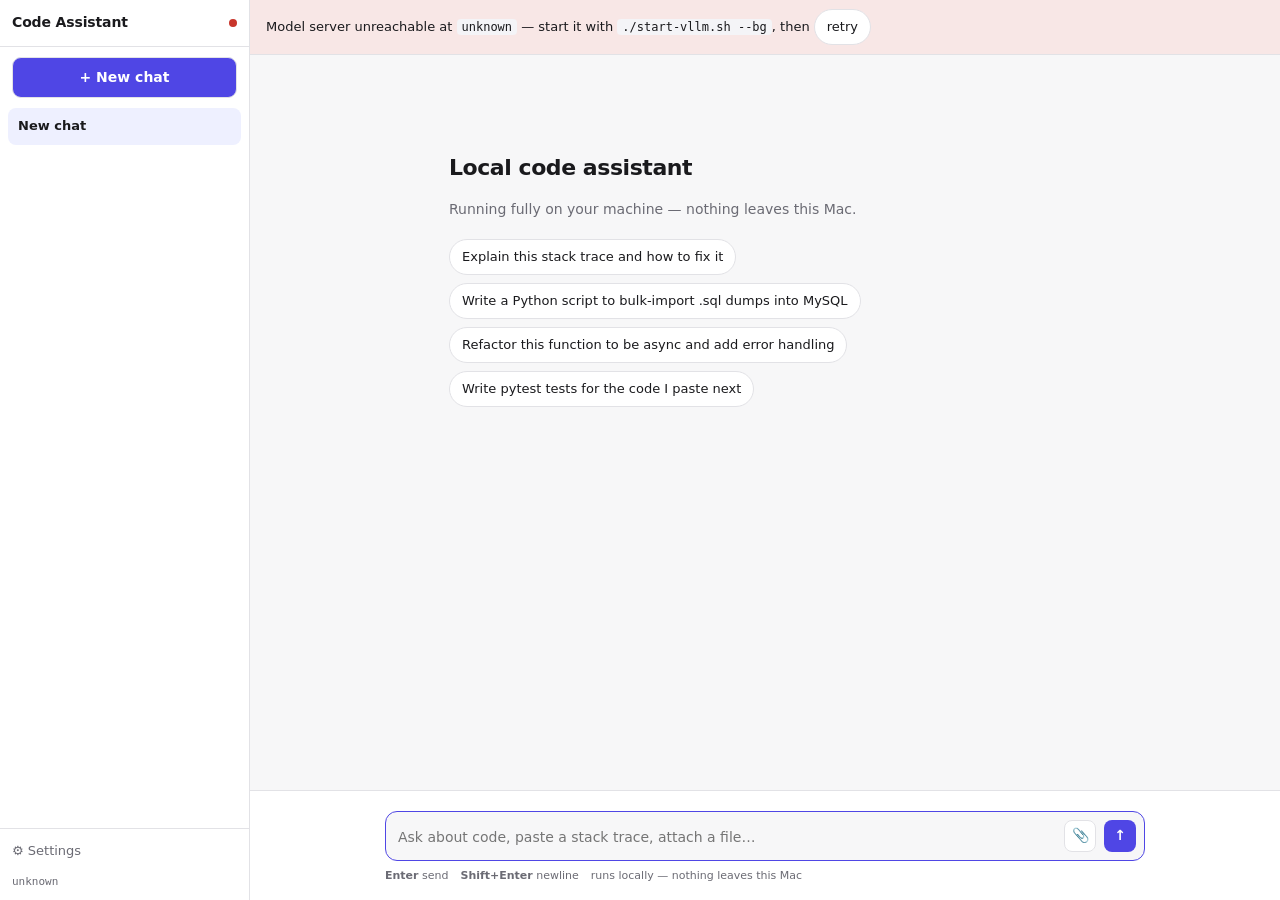
==== public/index.html @ 6d4b975a "Initial commit" ====
<!doctype html>
<html lang="en">
<head>
  <meta charset="utf-8">
  <meta name="viewport" content="width=device-width, initial-scale=1">
  <title>Local Code Assistant</title>
  <link rel="stylesheet" href="./styles.css">
</head>
<body>
  <div id="app">
    <aside id="sidebar">
      <div class="sidebar-head">
        <span class="brand">Code Assistant</span>
        <span id="status" class="dot" title="checking model server…"></span>
      </div>

      <button id="new-chat" class="new-chat">+ New chat</button>
      <div id="thread-list"></div>

      <div class="sidebar-foot">
        <details class="settings">
          <summary>Settings</summary>

          <div class="field">
            <label for="model">Model</label>
            <select id="model"></select>
          </div>

          <div class="field">
            <label for="temp">Temperature</label>
            <div class="row">
              <input id="temp" type="range" min="0" max="1.5" step="0.05">
              <span id="temp-val" class="val"></span>
            </div>
          </div>

          <div class="field">
            <label for="max-tokens">Max tokens</label>
            <input id="max-tokens" type="number" min="64" max="16384" step="64">
          </div>

          <div class="field">
            <label for="system">System prompt</label>
            <textarea id="system" spellcheck="false"></textarea>
          </div>
        </details>
        <div id="backend" class="backend"></div>
      </div>
    </aside>

    <main id="main">
      <div id="banner" hidden></div>
      <div id="messages"></div>

      <div id="composer">
        <div class="composer-inner">
          <div id="attachments" class="attachments"></div>
          <div class="input-wrap">
            <textarea id="prompt" rows="1" placeholder="Ask about code, paste a stack trace, attach a file…" spellcheck="false"></textarea>
            <button id="attach" class="icon-btn" title="Attach file as context">📎</button>
            <button id="send" class="icon-btn" title="Send (Enter)">↑</button>
          </div>
          <div class="hint">
            <span><strong>Enter</strong> send</span>
            <span><strong>Shift+Enter</strong> newline</span>
            <span>runs locally — nothing leaves this Mac</span>
          </div>
        </div>
      </div>
    </main>
  </div>

  <input id="file" type="file" multiple hidden
         accept=".txt,.md,.py,.js,.mjs,.ts,.tsx,.jsx,.json,.sql,.sh,.yml,.yaml,.html,.css,.xml,.go,.rs,.java,.c,.h,.cpp,.toml,.ini,.cfg,.log,.csv">
  <script type="module" src="./app.js"></script>
</body>
</html>
---- public/styles.css ----
:root {
  color-scheme: light dark;
  --bg: #f7f7f8;
  --panel: #ffffff;
  --panel-2: #f0f0f2;
  --border: #e2e2e6;
  --text: #1a1a1d;
  --muted: #6b6b74;
  --accent: #4f46e5;
  --accent-soft: #eef0ff;
  --user-bubble: #4f46e5;
  --user-text: #ffffff;
  --code-bg: #f4f4f7;
  --danger: #c8352b;
  --ok: #1a8a4a;
  --radius: 12px;
  --mono: ui-monospace, SFMono-Regular, "SF Mono", Menlo, Consolas, monospace;
  --sans: -apple-system, BlinkMacSystemFont, "Segoe UI", system-ui, sans-serif;
}

@media (prefers-color-scheme: dark) {
  :root {
    --bg: #17171a;
    --panel: #1f1f23;
    --panel-2: #26262b;
    --border: #33333a;
    --text: #e9e9ec;
    --muted: #9a9aa4;
    --accent: #8b85f5;
    --accent-soft: #26263a;
    --user-bubble: #3f3aa8;
    --user-text: #f2f2f7;
    --code-bg: #16161a;
    --danger: #f0776c;
    --ok: #57d68d;
  }
}

* { box-sizing: border-box; }

html, body { height: 100%; }

body {
  margin: 0;
  font: 14px/1.55 var(--sans);
  color: var(--text);
  background: var(--bg);
  overflow: hidden;
}

button { font: inherit; cursor: pointer; }

/* ---------- layout ---------- */

#app { display: grid; grid-template-columns: 250px 1fr; height: 100vh; }

#sidebar {
  display: flex;
  flex-direction: column;
  background: var(--panel);
  border-right: 1px solid var(--border);
  min-height: 0;
}

.sidebar-head {
  display: flex; align-items: center; gap: 8px;
  padding: 12px; border-bottom: 1px solid var(--border);
}

.brand { font-weight: 650; letter-spacing: -0.01em; flex: 1; }

.dot { width: 8px; height: 8px; border-radius: 50%; background: var(--muted); flex: none; }
.dot.online { background: var(--ok); box-shadow: 0 0 0 3px color-mix(in srgb, var(--ok) 20%, transparent); }
.dot.offline { background: var(--danger); }

.new-chat {
  margin: 10px 12px;
  padding: 9px 12px;
  border: 1px solid var(--border);
  border-radius: 9px;
  background: var(--accent);
  color: #fff;
  font-weight: 550;
}
.new-chat:hover { filter: brightness(1.08); }

#thread-list { flex: 1; overflow-y: auto; padding: 0 8px 8px; min-height: 0; }

.thread {
  display: flex; align-items: center; gap: 6px;
  padding: 8px 10px; margin-bottom: 2px;
  border-radius: 8px; color: var(--muted);
  font-size: 13px; cursor: pointer;
}
.thread:hover { background: var(--panel-2); color: var(--text); }
.thread.active { background: var(--accent-soft); color: var(--text); font-weight: 550; }
.thread .title { flex: 1; overflow: hidden; text-overflow: ellipsis; white-space: nowrap; }
.thread .del {
  border: 0; background: none; color: var(--muted); padding: 2px 4px;
  border-radius: 4px; opacity: 0; font-size: 15px; line-height: 1;
}
.thread:hover .del { opacity: 1; }
.thread .del:hover { background: var(--border); color: var(--danger); }

.sidebar-foot { border-top: 1px solid var(--border); padding: 10px 12px; }

details.settings summary {
  cursor: pointer; color: var(--muted); font-size: 13px;
  list-style: none; padding: 2px 0;
}
details.settings summary::-webkit-details-marker { display: none; }
details.settings summary::before { content: "⚙  "; }

.field { margin-top: 10px; }
.field label { display: block; font-size: 11px; text-transform: uppercase; letter-spacing: 0.04em; color: var(--muted); margin-bottom: 4px; }
.field input, .field select, .field textarea {
  width: 100%; padding: 6px 8px; font: inherit;
  color: var(--text); background: var(--bg);
  border: 1px solid var(--border); border-radius: 7px;
}
.field textarea { font: 12px/1.5 var(--mono); resize: vertical; min-height: 84px; }
.field .row { display: flex; align-items: center; gap: 8px; }
.field input[type="range"] { padding: 0; }
.field .val { font: 12px var(--mono); color: var(--muted); min-width: 34px; text-align: right; }

.backend { margin-top: 10px; font: 11px/1.5 var(--mono); color: var(--muted); word-break: break-all; }

/* ---------- chat ---------- */

#main { display: flex; flex-direction: column; min-width: 0; min-height: 0; }

#banner {
  padding: 9px 16px; font-size: 13px;
  background: color-mix(in srgb, var(--danger) 12%, var(--panel));
  border-bottom: 1px solid var(--border);
  color: var(--text);
}
#banner code { font: 12px var(--mono); background: var(--code-bg); padding: 1px 5px; border-radius: 4px; }

#messages { flex: 1; overflow-y: auto; padding: 24px 0 8px; min-height: 0; }

.empty { max-width: 680px; margin: 8vh auto; padding: 0 24px; color: var(--muted); }
.empty h1 { color: var(--text); font-size: 22px; margin: 0 0 6px; letter-spacing: -0.02em; }
.empty .chips { display: flex; flex-wrap: wrap; gap: 8px; margin-top: 18px; }
.chip {
  padding: 7px 12px; border: 1px solid var(--border); border-radius: 999px;
  background: var(--panel); color: var(--text); font-size: 13px;
}
.chip:hover { border-color: var(--accent); color: var(--accent); }

.msg { max-width: 760px; margin: 0 auto 22px; padding: 0 24px; display: flex; gap: 12px; }
.msg .who {
  flex: none; width: 26px; height: 26px; border-radius: 7px;
  display: grid; place-items: center; font-size: 11px; font-weight: 700;
  background: var(--panel-2); color: var(--muted); margin-top: 1px;
}
.msg.user .who { background: var(--user-bubble); color: var(--user-text); }
.msg .body { min-width: 0; flex: 1; }

.msg.user .body { background: var(--panel); border: 1px solid var(--border); border-radius: var(--radius); padding: 10px 14px; }
.msg.user .body p { margin: 0; white-space: pre-wrap; }

.body > :first-child { margin-top: 0; }
.body > :last-child { margin-bottom: 0; }
.body p { margin: 0 0 10px; }
.body h1, .body h2, .body h3 { margin: 18px 0 8px; line-height: 1.3; letter-spacing: -0.01em; }
.body h1 { font-size: 19px; } .body h2 { font-size: 17px; } .body h3 { font-size: 15px; }
.body ul, .body ol { margin: 0 0 10px; padding-left: 22px; }
.body li { margin-bottom: 3px; }
.body a { color: var(--accent); }
.body blockquote { margin: 0 0 10px; padding: 2px 0 2px 12px; border-left: 3px solid var(--border); color: var(--muted); }
.body hr { border: 0; border-top: 1px solid var(--border); margin: 16px 0; }
.body table { border-collapse: collapse; margin-bottom: 10px; display: block; overflow-x: auto; max-width: 100%; }
.body th, .body td { border: 1px solid var(--border); padding: 5px 9px; text-align: left; }
.body th { background: var(--panel-2); }

code.inline {
  font: 0.88em var(--mono);
  background: var(--code-bg); border: 1px solid var(--border);
  padding: 1px 5px; border-radius: 5px;
}

.codeblock { margin: 0 0 12px; border: 1px solid var(--border); border-radius: 10px; overflow: hidden; background: var(--code-bg); }
.codeblock .head {
  display: flex; align-items: center; gap: 8px;
  padding: 5px 10px; background: var(--panel-2); border-bottom: 1px solid var(--border);
  font: 11px var(--mono); color: var(--muted);
}
.codeblock .head .lang { flex: 1; text-transform: lowercase; }
.codeblock .head button {
  border: 1px solid var(--border); background: var(--panel);
  color: var(--muted); border-radius: 6px; padding: 2px 8px; font-size: 11px;
}
.codeblock .head button:hover { color: var(--text); border-color: var(--accent); }
.codeblock pre { margin: 0; padding: 12px; overflow-x: auto; }
.codeblock code { font: 12.5px/1.6 var(--mono); }

.tok-kw  { color: #a626a4; } .tok-str { color: #4b8b3b; }
.tok-com { color: #9b9ba4; font-style: italic; }
.tok-num { color: #b06000; } .tok-fn  { color: #3a6fd8; }
@media (prefers-color-scheme: dark) {
  .tok-kw  { color: #d67ad6; } .tok-str { color: #96d68a; }
  .tok-com { color: #6f6f7a; } .tok-num { color: #e0a253; } .tok-fn  { color: #7aa8f0; }
}

.meta { margin-top: 6px; font: 11px var(--mono); color: var(--muted); display: flex; gap: 10px; align-items: center; }
.meta button { border: 0; background: none; color: var(--muted); padding: 0; text-decoration: underline; font: inherit; }
.meta button:hover { color: var(--text); }
.error { color: var(--danger); }

.caret { display: inline-block; width: 7px; height: 14px; background: var(--accent); vertical-align: -2px; animation: blink 1s steps(2) infinite; }
@keyframes blink { 50% { opacity: 0; } }

/* ---------- composer ---------- */

#composer { border-top: 1px solid var(--border); background: var(--panel); padding: 12px 24px 16px; }
.composer-inner { max-width: 760px; margin: 0 auto; }
.input-wrap {
  display: flex; align-items: flex-end; gap: 8px;
  border: 1px solid var(--border); border-radius: var(--radius);
  background: var(--bg); padding: 8px 8px 8px 12px;
}
.input-wrap:focus-within { border-color: var(--accent); }
#prompt {
  flex: 1; border: 0; background: none; color: var(--text);
  font: 14px/1.5 var(--sans); resize: none; outline: none;
  max-height: 240px; padding: 4px 0;
}
.icon-btn {
  flex: none; border: 1px solid var(--border); background: var(--panel);
  color: var(--muted); width: 32px; height: 32px; border-radius: 8px;
  display: grid; place-items: center; font-size: 14px;
}
.icon-btn:hover { color: var(--text); border-color: var(--accent); }
#send { background: var(--accent); color: #fff; border-color: transparent; font-weight: 700; }
#send:hover { filter: brightness(1.1); }
#send.stop { background: var(--danger); }
.hint { margin-top: 6px; font-size: 11px; color: var(--muted); display: flex; gap: 12px; }
.attachments { display: flex; flex-wrap: wrap; gap: 6px; margin-bottom: 8px; }
.attachment {
  display: flex; align-items: center; gap: 6px;
  font: 11px var(--mono); background: var(--accent-soft);
  border: 1px solid var(--border); border-radius: 999px; padding: 3px 6px 3px 10px;
}
.attachment button { border: 0; background: none; color: var(--muted); padding: 0 3px; }

@media (max-width: 760px) {
  #app { grid-template-columns: 1fr; }
  #sidebar { display: none; }
  .msg, .composer-inner { padding-left: 14px; padding-right: 14px; }
}
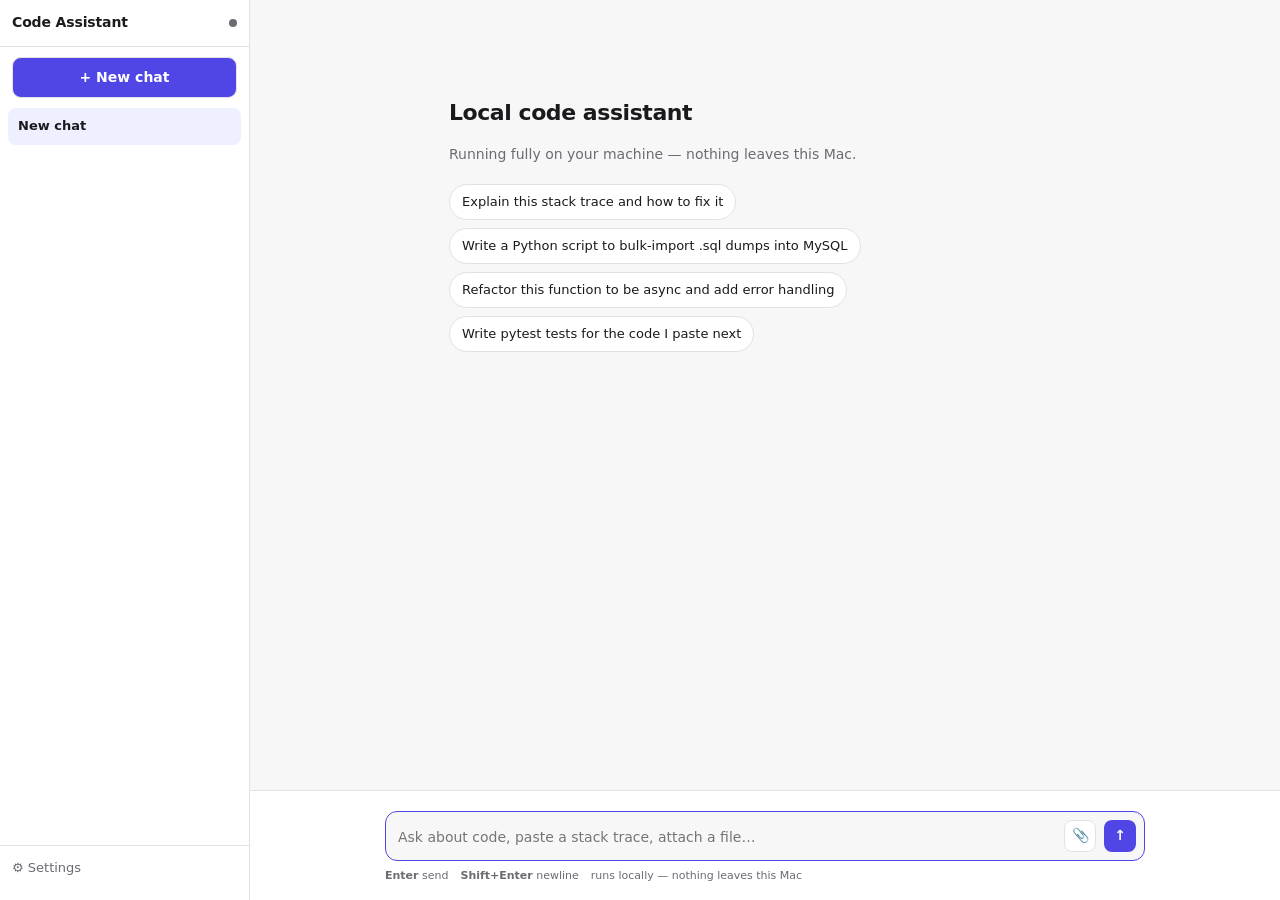
==== commit a236e6a7: "Add selectable AI providers" ====
--- a/public/index.html
+++ b/public/index.html
@@ -20,6 +20,11 @@
       <div class="sidebar-foot">
         <details class="settings">
           <summary>Settings</summary>
+
+          <div class="field">
+            <label for="provider">Provider</label>
+            <select id="provider"></select>
+          </div>
 
           <div class="field">
             <label for="model">Model</label>
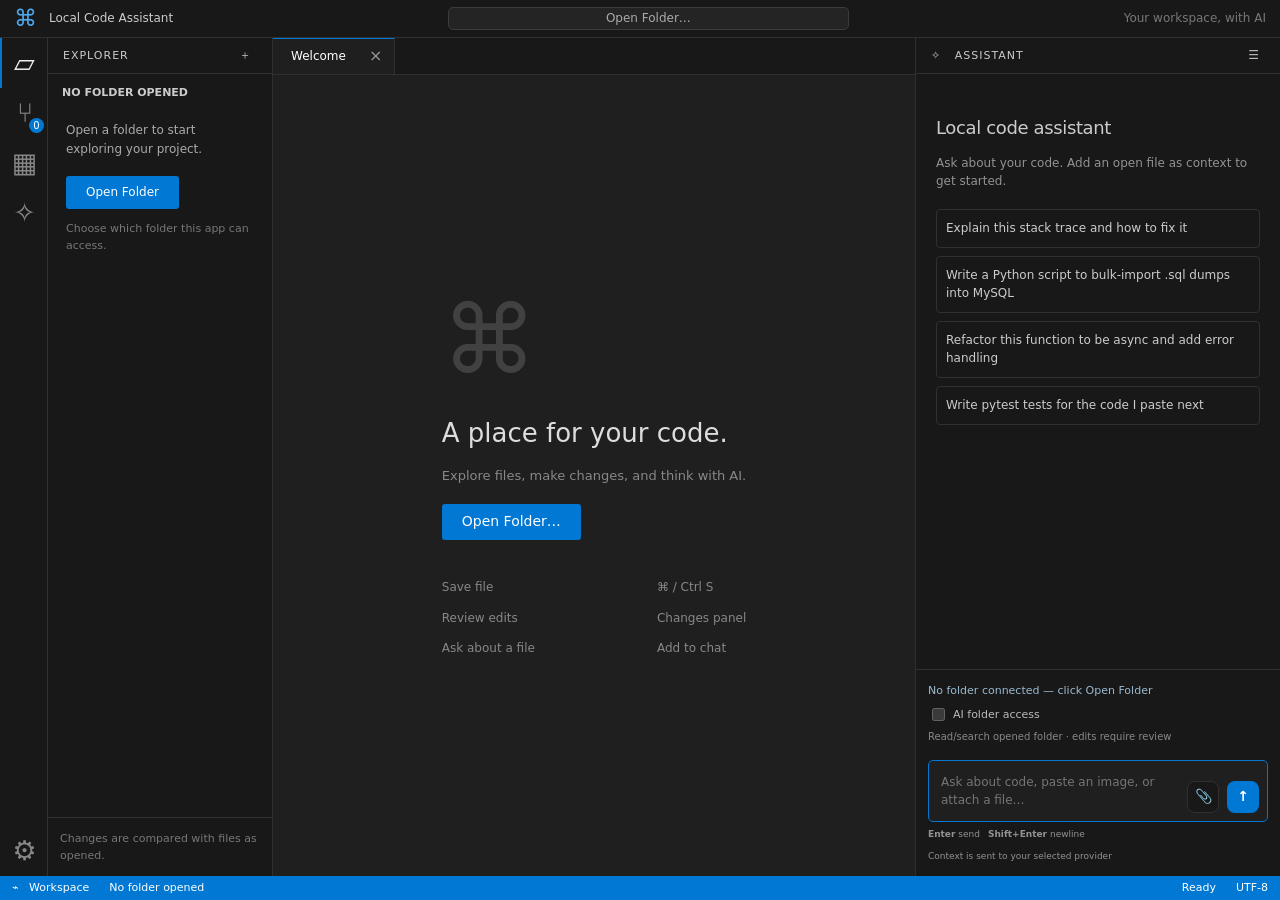
==== commit 80b020c1: "Added an Extensions panel like VS Code" ====
--- a/public/index.html
+++ b/public/index.html
@@ -7,7 +7,16 @@
   <link rel="stylesheet" href="./styles.css">
 </head>
 <body>
+  <header id="titlebar"><span class="app-mark">⌘</span><span>Local Code Assistant</span><button id="title-open">Open Folder…</button><span class="title-caption">Your workspace, with AI</span></header>
   <div id="app">
+    <nav id="activity" aria-label="Workspace views"><button id="view-files" class="active" title="Explorer" aria-label="Explorer">▱</button><button id="view-changes" title="Changes" aria-label="Changes">⑂<span id="change-count">0</span></button><button id="view-extensions" title="Extensions" aria-label="Extensions">▦</button><button id="view-chat" title="Toggle assistant" aria-label="Toggle assistant">✧</button><button id="view-settings" title="Settings" aria-label="Settings">⚙</button></nav>
+    <aside id="explorer"><div class="pane-heading"><span id="explorer-title">EXPLORER</span><button id="open-folder" title="Open folder" aria-label="Open folder">＋</button></div><div id="folder-name">NO FOLDER OPENED</div><div id="file-tree"><div class="explorer-empty">Open a folder to start exploring your project.<button id="empty-open" class="primary">Open Folder</button><p>Choose which folder this app can access.</p></div></div><div id="changes-list" hidden></div><section id="extensions-panel" hidden aria-label="Extensions">
+      <div class="extension-search"><input id="extension-search" type="search" placeholder="Search extensions" aria-label="Search extensions"><select id="extension-filter" aria-label="Filter extensions"><option value="all">All extensions</option><option value="installed">Installed</option></select></div>
+      <p class="extension-info">Add-ons for Local Code Assistant. VS Code / VSIX packages are not supported.</p>
+      <div id="extension-list"></div><p id="extension-status" role="status" aria-live="polite"></p>
+    </section><div class="explorer-note">Changes are compared with files as opened.</div></aside>
+    <section id="editor-pane" aria-label="Code editor"><div id="editor-tabs"><div class="editor-tab-wrap selected"><button class="editor-tab">Welcome</button><button class="close-tab" aria-label="Close Welcome" title="Close Welcome">×</button></div></div><div id="editor-toolbar" hidden><span id="file-path"></span><button id="add-context">Add to chat</button><button id="toggle-diff">View changes</button><button id="fold-all" title="Collapse code blocks">Fold blocks</button><button id="save-file">Save</button></div><div id="editor-welcome"><div class="welcome-logo">⌘</div><h1>A place for your code.</h1><p>Explore files, make changes, and think with AI.</p><button id="welcome-open" class="primary">Open Folder…</button><div class="welcome-shortcuts"><span>Save file</span><kbd>⌘ / Ctrl S</kbd><span>Review edits</span><span>Changes panel</span><span>Ask about a file</span><span>Add to chat</span></div></div><div id="code-view" hidden><pre id="line-numbers" aria-hidden="true"></pre><div id="fold-gutter" aria-label="Code folding"></div><textarea id="code-editor" aria-label="File contents" spellcheck="false" wrap="off"></textarea></div><div id="folded-view" hidden aria-label="Folded code preview"></div><div id="diff-view" hidden></div><div id="workspace-message" role="status"></div></section>
+    <section id="assistant-pane"><div class="pane-heading"><span>✧ &nbsp; ASSISTANT</span><button id="chat-history" title="Chat history and settings">☰</button></div>
     <aside id="sidebar">
       <div class="sidebar-head">
         <span class="brand">Code Assistant</span>
@@ -58,25 +67,41 @@
       <div id="messages"></div>
 
       <div id="composer">
+        <div id="folder-connection" role="status">No folder connected — click Open Folder</div>
+        <label class="folder-access"><input id="ai-folder-access" type="checkbox" disabled> AI folder access <span>Read/search opened folder · edits require review</span></label>
         <div class="composer-inner">
           <div id="attachments" class="attachments"></div>
+          <div id="attachment-status" role="status" aria-live="polite"></div>
           <div class="input-wrap">
-            <textarea id="prompt" rows="1" placeholder="Ask about code, paste a stack trace, attach a file…" spellcheck="false"></textarea>
+            <textarea id="prompt" rows="1" placeholder="Ask about code, paste an image, or attach a file…" spellcheck="false"></textarea>
             <button id="attach" class="icon-btn" title="Attach file as context">📎</button>
             <button id="send" class="icon-btn" title="Send (Enter)">↑</button>
           </div>
           <div class="hint">
             <span><strong>Enter</strong> send</span>
             <span><strong>Shift+Enter</strong> newline</span>
-            <span>runs locally — nothing leaves this Mac</span>
+            <span>Context is sent to your selected provider</span>
           </div>
         </div>
       </div>
     </main>
+    </section>
   </div>
+  <footer id="statusbar"><span>⌁ &nbsp; Workspace</span><span id="workspace-status">No folder opened</span><span id="editor-position">Ready</span><span>UTF-8</span></footer>
+  <dialog id="apply-code-dialog" aria-labelledby="apply-code-title">
+    <form method="dialog"><h2 id="apply-code-title">Apply code to a file</h2><p>This replaces the entire file with the selected code block. Use a complete file, not a snippet.</p>
+      <label for="apply-code-target">File in the opened folder</label><select id="apply-code-target" required></select>
+      <p id="apply-code-status" role="status"></p><div class="dialog-actions"><button value="cancel">Cancel</button><button id="review-code" type="button" class="primary">Review changes</button></div>
+    </form>
+  </dialog>
+  <div id="notifications" aria-label="Notifications"></div>
+  <input id="folder-input" type="file" webkitdirectory multiple hidden>
 
   <input id="file" type="file" multiple hidden
-         accept=".txt,.md,.py,.js,.mjs,.ts,.tsx,.jsx,.json,.sql,.sh,.yml,.yaml,.html,.css,.xml,.go,.rs,.java,.c,.h,.cpp,.toml,.ini,.cfg,.log,.csv">
+         accept="image/png,image/jpeg,image/webp,image/gif,.txt,.md,.py,.js,.mjs,.ts,.tsx,.jsx,.json,.sql,.sh,.yml,.yaml,.html,.css,.xml,.go,.rs,.java,.c,.h,.cpp,.toml,.ini,.cfg,.log,.csv">
   <script type="module" src="./app.js"></script>
+  <script type="module" src="./workspace.js"></script>
+  <script type="module" src="./extensions.js"></script>
+  <script type="module" src="./layout.js"></script>
 </body>
 </html>
--- a/public/styles.css
+++ b/public/styles.css
@@ -249,3 +249,171 @@
   #sidebar { display: none; }
   .msg, .composer-inner { padding-left: 14px; padding-right: 14px; }
 }
+
+/* IDE workspace */
+:root { color-scheme: dark; --bg: #1f1f1f; --panel: #181818; --panel-2: #252526; --border: #303031; --text: #cccccc; --muted: #929292; --accent: #0078d4; --accent-soft: #183951; --code-bg: #191919; --radius: 5px; }
+[hidden] { display: none !important; }
+button:focus-visible, summary:focus-visible { outline: 1px solid #3794ff; outline-offset: -1px; }
+#titlebar { height: 38px; display: flex; align-items: center; gap: 12px; padding: 0 14px; background: #181818; border-bottom: 1px solid var(--border); font-size: 12px; }
+.app-mark { color: #4ba8ed; font-size: 23px; }
+#title-open { margin: auto; width: 32%; background: #242424; border: 1px solid #3c3c3c; border-radius: 5px; color: #aaa; font-size: 12px; }
+.title-caption { color: #777; }
+#app { height: calc(100dvh - 62px); grid-template-columns: 48px 225px minmax(250px, 1fr) 365px; }
+#activity { background: #181818; border-right: 1px solid var(--border); display: flex; flex-direction: column; }
+#activity button { position: relative; height: 50px; border: 0; border-left: 2px solid transparent; background: none; color: #888; font-size: 27px; }
+#activity button.active { color: #eee; border-left-color: #0078d4; }
+#activity button:last-child { margin-top: auto; }
+#change-count { position: absolute; right: 3px; bottom: 5px; background: #0078d4; color: white; font-size: 10px; border-radius: 10px; min-width: 15px; }
+#explorer { background: #181818; border-right: 1px solid var(--border); display: flex; flex-direction: column; overflow: hidden; }
+.pane-heading { height: 36px; min-height: 36px; display: flex; align-items: center; justify-content: space-between; padding: 0 15px; font-size: 11px; letter-spacing: 1px; border-bottom: 1px solid var(--border); }
+.pane-heading button, #editor-toolbar button { border: 0; background: none; color: #bbb; font-size: 12px; }
+#folder-name { font-size: 11px; font-weight: 650; padding: 10px 14px; overflow: hidden; text-overflow: ellipsis; white-space: nowrap; }
+#file-tree, #changes-list { overflow: auto; flex: 1; font-size: 12px; }
+.explorer-empty { padding: 10px 18px; color: #aaa; }
+.explorer-empty p, .explorer-note { font-size: 11px; color: #777; }
+.explorer-note { padding: 12px; border-top: 1px solid var(--border); }
+.primary { display: block; background: #0078d4; color: #fff; border: 0; border-radius: 3px; padding: 7px 20px; margin-top: 18px; }
+.tree-file, .changed-file { display: block; width: 100%; text-align: left; background: none; border: 0; color: #bbb; font-size: 12px; padding: 4px 12px; white-space: nowrap; }
+.tree-file:hover, #file-tree summary:hover { background: #262626; }
+.tree-file.selected { background: #04395e; color: #fff; }
+#file-tree summary { cursor: pointer; padding: 4px 10px; }
+.changed-file { color: #dfbb7b; }
+#changes-list { padding: 10px 0; }
+#editor-pane { min-width: 0; min-height: 0; display: flex; flex-direction: column; background: #1f1f1f; }
+#editor-tabs { min-height: 36px; display: flex; overflow-x: auto; background: #181818; border-bottom: 1px solid var(--border); }
+#editor-tabs button, .welcome-tab { white-space: nowrap; background: #181818; color: #999; border: 0; border-right: 1px solid var(--border); padding: 8px 18px; font-size: 12px; }
+#editor-tabs button.selected { color: #fff; background: #1f1f1f; border-top: 1px solid #0078d4; }
+#editor-toolbar { display: flex; gap: 10px; align-items: center; min-height: 34px; padding: 0 14px; border-bottom: 1px solid #292929; }
+#file-path { flex: 1; overflow: hidden; text-overflow: ellipsis; white-space: nowrap; font-size: 11px; color: #999; }
+#editor-toolbar button { white-space: nowrap; padding: 3px; }
+#editor-toolbar button:hover { color: white; background: #333; }
+#editor-welcome { margin: auto; padding: 35px; max-width: 510px; }
+.welcome-logo { font-size: 95px; color: #414141; line-height: 1; margin-bottom: 25px; }
+#editor-welcome h1 { font-size: 26px; font-weight: 400; color: #ddd; margin-bottom: 8px; }
+#editor-welcome p { color: #888; font-size: 13px; }
+.welcome-shortcuts { margin-top: 38px; display: grid; grid-template-columns: 1fr auto; gap: 12px 32px; font-size: 12px; color: #888; }
+kbd { font: inherit; }
+#code-view { display: flex; flex: 1; min-height: 0; padding-top: 10px; }
+#line-numbers { flex: none; width: 56px; text-align: right; padding: 0 13px 0 0; color: #6e7681; margin: 0; overflow: hidden; font: 13px/21px var(--mono); }
+#code-editor { flex: 1; min-width: 0; border: 0; background: transparent; color: #d4d4d4; outline: none; resize: none; padding: 0 20px 60px 0; tab-size: 2; font: 13px/21px var(--mono); white-space: pre; }
+#diff-view { flex: 1; overflow: auto; padding: 12px 0; }
+.diff-note { padding: 0 16px 15px; color: #888; font-size: 11px; }
+.diff-line { margin: 0; padding: 0 15px; min-width: max-content; font: 12px/21px var(--mono); }
+.diff-line.added { background: #183c25; color: #a4dcab; }
+.diff-line.removed { background: #482226; color: #efacac; }
+#workspace-message { font-size: 11px; color: #c4b38d; padding: 5px 12px; }
+#workspace-message:empty { display: none; }
+#assistant-pane { display: flex; flex-direction: column; min-width: 0; min-height: 0; border-left: 1px solid var(--border); background: #181818; }
+#sidebar { display: none; max-height: 55%; overflow: auto; border-right: 0; }
+#sidebar.expanded { display: flex; }
+#thread-list { min-height: 65px; flex: auto; }
+#main { flex: 1; }
+#banner { font-size: 11px; padding: 8px 14px; }
+#messages { padding: 15px 0; }
+.empty { margin: 25px auto; padding: 0 20px; }
+.empty h1 { font-size: 18px; font-weight: 500; }
+.empty p { font-size: 12px; }
+.empty .chips { flex-direction: column; }
+.chip { text-align: left; border-radius: 4px; font-size: 12px; padding: 9px; background: transparent; }
+.msg { padding: 0 14px; gap: 8px; font-size: 12px; }
+#composer { padding: 12px; }
+#prompt { font-size: 12px; min-width: 0; }
+.hint { font-size: 9px; gap: 8px; flex-wrap: wrap; }
+#statusbar { display: flex; align-items: center; gap: 20px; height: 24px; background: #0078d4; color: #fff; padding: 0 12px; font-size: 11px; }
+#workspace-status { flex: 1; overflow: hidden; text-overflow: ellipsis; white-space: nowrap; }
+.hide-assistant #assistant-pane { display: none; }
+.hide-assistant #app { grid-template-columns: 48px 225px minmax(250px, 1fr); }
+@media (max-width: 1100px) { #app { grid-template-columns: 44px 180px minmax(230px, 1fr) 300px; } }
+@media (max-width: 850px) { #app { grid-template-columns: 44px 160px minmax(0, 1fr); } #assistant-pane { position: absolute; right: 0; top: 38px; bottom: 24px; width: min(365px, calc(100% - 44px)); box-shadow: -10px 0 30px #0006; z-index: 2; } .hide-assistant #app { grid-template-columns: 44px 160px minmax(0, 1fr); } .title-caption { display: none; } }
+@media (max-width: 520px) { #app, .hide-assistant #app { grid-template-columns: 40px 110px minmax(0, 1fr); } #editor-welcome { padding: 15px; } #editor-welcome h1 { font-size: 20px; } .welcome-shortcuts { display: none; } #editor-toolbar { flex-wrap: wrap; gap: 4px; } #file-path { flex-basis: 100%; } }
+
+/* App extension catalog */
+#extensions-panel { flex: 1; min-height: 0; overflow-y: auto; }
+.extension-search { padding: 12px; display: grid; gap: 8px; }
+.extension-search input, .extension-search select { min-width: 0; width: 100%; padding: 6px 8px; background: #252526; color: var(--text); border: 1px solid #454545; border-radius: 3px; font: 12px var(--sans); }
+.extension-search input:focus { outline: 1px solid var(--accent); }
+.extension-info, #extension-status { margin: 0; padding: 0 12px 12px; color: var(--muted); font-size: 11px; }
+.extension-card { padding: 14px 12px; border-top: 1px solid var(--border); overflow-wrap: anywhere; }
+.extension-icon { display: inline-grid; place-items: center; width: 30px; height: 30px; background: #213b50; color: #77bdf0; font: 18px var(--mono); border-radius: 4px; }
+.extension-card h3 { margin: 8px 0 4px; font-size: 13px; font-weight: 600; }
+.extension-card p { margin: 0 0 8px; color: #aaa; font-size: 12px; }
+.extension-card small { display: block; color: #888; font-size: 10px; }
+.extension-action { margin-top: 10px; padding: 3px 12px; background: var(--accent); color: white; border: 1px solid transparent; border-radius: 3px; font-size: 11px; }
+.extension-action.installed { background: transparent; border-color: #555; color: #ccc; }
+.extension-large-type #code-editor, .extension-large-type #line-numbers, .extension-large-type .diff-line { font-size: 16px; }
+.extension-reading-lines #code-editor { background-image: repeating-linear-gradient(to bottom, transparent 0, transparent 21px, #ffffff05 21px, #ffffff05 42px); background-attachment: local; }
+
+/* Resizable panel borders */
+:root { --explorer-width: 225px; --assistant-width: 365px; }
+#app { grid-template-columns: 48px minmax(120px, var(--explorer-width)) minmax(180px, 1fr) minmax(120px, var(--assistant-width)); }
+.hide-assistant #app { grid-template-columns: 48px minmax(120px, var(--explorer-width)) minmax(180px, 1fr); }
+#explorer, #assistant-pane { position: relative; overflow: visible; min-height: 0; }
+.resize-handle { position: absolute; top: 0; bottom: 0; width: 7px; z-index: 5; cursor: col-resize; touch-action: none; }
+.resize-handle.explorer { right: -4px; }
+.resize-handle.assistant { left: -4px; }
+.resize-handle:hover, .resize-handle.dragging, .resize-handle:focus-visible { background: #0078d4; }
+.resizing, .resizing * { cursor: col-resize !important; user-select: none !important; }
+#notifications { position: fixed; bottom: 36px; right: 16px; width: min(370px, calc(100vw - 32px)); z-index: 20; display: grid; gap: 8px; max-height: 50vh; overflow-y: auto; }
+.extension-toast { display: flex; gap: 12px; padding: 14px; background: #252526; border: 1px solid #454545; border-left: 3px solid #57d68d; box-shadow: 0 4px 18px #0008; font-size: 12px; }
+.extension-toast.error { border-left-color: #f0776c; }
+.extension-toast.warning { border-left-color: #d7ba7d; }
+.extension-toast button { align-self: flex-start; margin-left: auto; border: 0; color: #ccc; background: none; }
+.extension-state { margin-top: 8px; font-size: 11px; color: #89d59e; }
+.extension-action:disabled { opacity: .65; cursor: progress; }
+#folded-view { flex: 1; min-height: 0; overflow: auto; padding: 10px 0; }
+.fold-row { display: flex; min-width: max-content; font: 13px/21px var(--mono); }
+.fold-row code { white-space: pre; font: inherit; }
+.fold-number { display: inline-block; width: 52px; text-align: right; padding-right: 10px; color: #6e7681; }
+.fold-toggle { width: 24px; padding: 0; background: none; border: 0; color: #91c9f7; font: inherit; }
+.fold-placeholder { margin-left: 12px; padding: 0 6px; background: #293e50; border: 0; color: #a5c8e4; font: inherit; }
+.extension-large-type .fold-row { font-size: 16px; }
+@media (max-width: 850px) {
+  #app, .hide-assistant #app { grid-template-columns: 44px minmax(110px, var(--explorer-width)) minmax(0, 1fr); }
+  #assistant-pane { position: absolute; width: min(var(--assistant-width), calc(100% - 44px)); }
+}
+#fold-gutter { flex: none; width: 24px; overflow: hidden; }
+.fold-gutter-row { height: 21px; line-height: 21px; }
+.fold-gutter-row .fold-toggle { display: block; height: 21px; }
+.image-attachment { border-radius: 5px; padding: 5px; max-width: 100%; }
+.image-attachment img { width: 52px; height: 44px; object-fit: contain; border-radius: 3px; background: #111; }
+.image-attachment span { max-width: 140px; overflow: hidden; text-overflow: ellipsis; white-space: nowrap; }
+.message-image { display: block; max-width: 100%; max-height: 320px; object-fit: contain; margin: 8px 0; border: 1px solid var(--border); border-radius: 5px; }
+#attachment-status { font-size: 11px; color: var(--muted); margin-bottom: 6px; }
+#attachment-status:empty { display: none; }
+.editor-tab-wrap { display: flex; flex: none; align-items: center; border-right: 1px solid var(--border); border-top: 1px solid transparent; }
+.editor-tab-wrap.selected { border-top-color: #0078d4; background: #1f1f1f; }
+#editor-tabs .editor-tab-wrap button { border: 0; background: transparent; }
+#editor-tabs .editor-tab-wrap.selected .editor-tab { color: #fff; }
+#editor-tabs .close-tab { padding: 2px 5px; margin-right: 7px; font-size: 16px; border-radius: 3px; }
+#editor-tabs .close-tab:hover { background: #454545; color: white; }
+#apply-code-dialog { width: min(520px, calc(100vw - 32px)); color: var(--text); background: #252526; border: 1px solid #555; border-radius: 6px; box-shadow: 0 12px 60px #0009; padding: 22px; }
+#apply-code-dialog::backdrop { background: #0008; }
+#apply-code-dialog h2 { margin: 0 0 12px; font-size: 18px; }
+#apply-code-dialog p, #apply-code-dialog label { font-size: 12px; }
+#apply-code-target { display: block; width: 100%; margin-top: 8px; padding: 8px; color: var(--text); background: #181818; border: 1px solid #555; }
+.dialog-actions { display: flex; justify-content: flex-end; gap: 10px; margin-top: 16px; }
+.dialog-actions button { margin: 0; padding: 6px 14px; border: 1px solid #555; border-radius: 3px; background: #333; color: white; }
+.dialog-actions .primary { background: var(--accent); border-color: var(--accent); }
+
+/* Let the editor shrink fully and release its column when its last tab closes. */
+#app { grid-template-columns: 48px var(--explorer-width) minmax(48px, 1fr) var(--assistant-width); }
+.hide-assistant #app { grid-template-columns: 48px var(--explorer-width) minmax(48px, 1fr); }
+#editor-pane { overflow: hidden; }
+#editor-toolbar { overflow-x: auto; flex: none; }
+#editor-welcome { min-width: 0; max-width: 100%; overflow: auto; }
+.editor-closed #editor-pane { display: none; }
+.editor-closed #app, .editor-closed.hide-assistant #app { grid-template-columns: 48px var(--explorer-width) minmax(0, 1fr); }
+.editor-closed #assistant-pane { display: flex; width: auto; min-width: 0; }
+.editor-closed #resize-assistant { display: none; }
+@media (max-width: 850px) {
+  #app, .hide-assistant #app { grid-template-columns: 44px var(--explorer-width) minmax(48px, 1fr); }
+  .editor-closed #app, .editor-closed.hide-assistant #app { grid-template-columns: 44px var(--explorer-width) minmax(0, 1fr); }
+  .editor-closed #assistant-pane { position: relative; inset: auto; box-shadow: none; width: auto; }
+}
+.folder-access { display: flex; align-items: center; flex-wrap: wrap; gap: 5px; font-size: 11px; margin: 0 0 8px; color: #bbb; }
+.folder-access span { font-size: 10px; color: #888; }
+.tool-activity { margin: 10px 0; font-size: 11px; color: #9bbad0; }
+.tool-activity pre { white-space: pre-wrap; overflow-wrap: anywhere; }
+.file-proposal { margin: 10px 0; padding: 12px; border: 1px solid #40566b; border-radius: 5px; overflow-wrap: anywhere; }
+.file-proposal button { border: 0; background: var(--accent); color: white; padding: 5px 10px; border-radius: 3px; }
+#folder-connection { font-size: 11px; color: #9bbad0; padding-bottom: 6px; overflow-wrap: anywhere; }
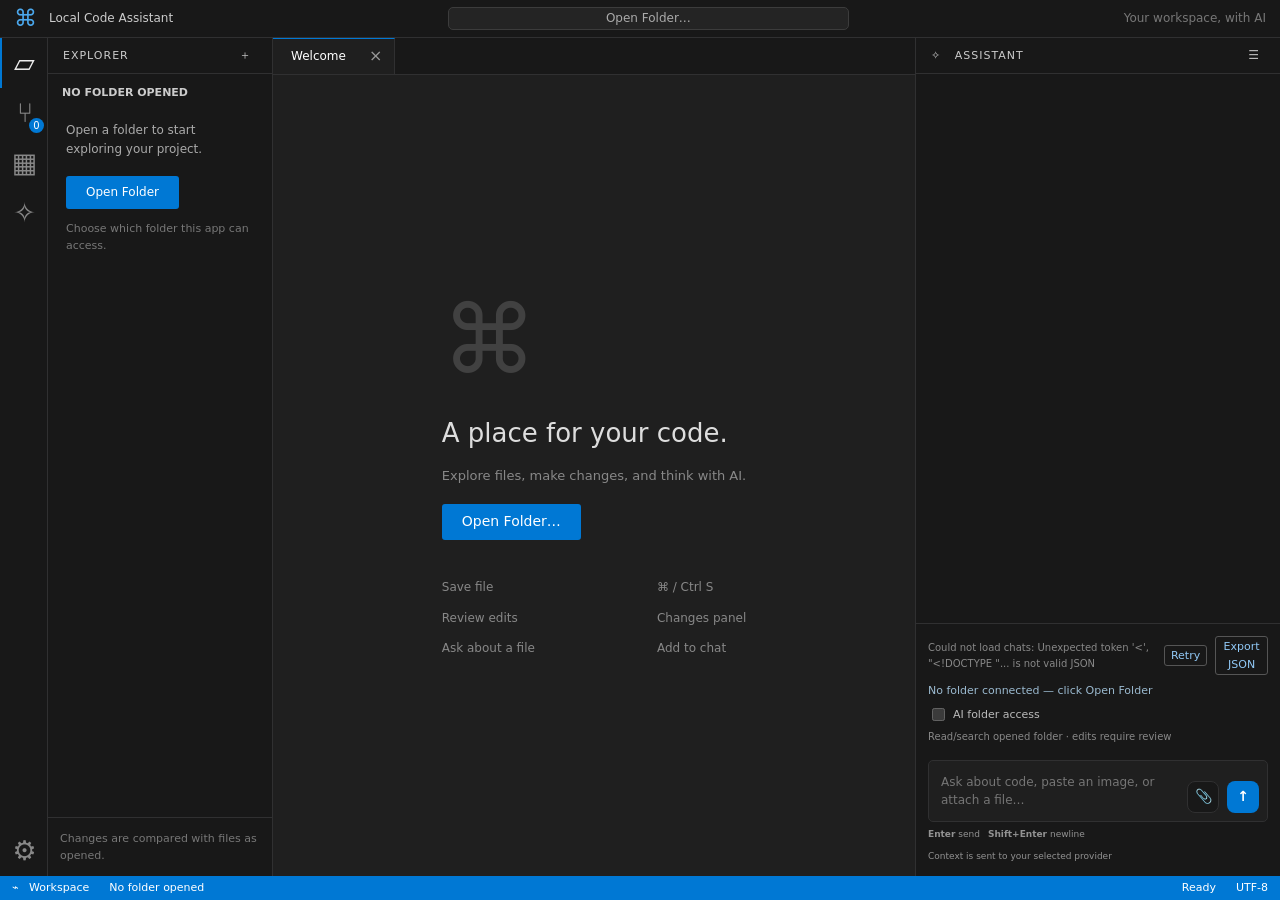
==== commit 53fc5c32: "Persist chats and attachments with SQLite and improve file tool compatibility" ====
--- a/public/index.html
+++ b/public/index.html
@@ -67,6 +67,7 @@
       <div id="messages"></div>
 
       <div id="composer">
+        <div class="chat-storage"><span id="chat-storage-status" role="status">Loading chats…</span><button id="retry-chat-storage" hidden>Retry</button><button id="export-chat-backup" hidden>Export JSON</button></div>
         <div id="folder-connection" role="status">No folder connected — click Open Folder</div>
         <label class="folder-access"><input id="ai-folder-access" type="checkbox" disabled> AI folder access <span>Read/search opened folder · edits require review</span></label>
         <div class="composer-inner">
--- a/public/styles.css
+++ b/public/styles.css
@@ -417,3 +417,6 @@
 .file-proposal { margin: 10px 0; padding: 12px; border: 1px solid #40566b; border-radius: 5px; overflow-wrap: anywhere; }
 .file-proposal button { border: 0; background: var(--accent); color: white; padding: 5px 10px; border-radius: 3px; }
 #folder-connection { font-size: 11px; color: #9bbad0; padding-bottom: 6px; overflow-wrap: anywhere; }
+.chat-storage { display: flex; align-items: center; gap: 8px; margin-bottom: 7px; font-size: 10px; color: #888; }
+.chat-storage button { background: none; color: #91c9f7; border: 1px solid #555; border-radius: 3px; font-size: 11px; }
+.saved-attachment { display: block; margin-top: 5px; font-size: 11px; overflow-wrap: anywhere; }
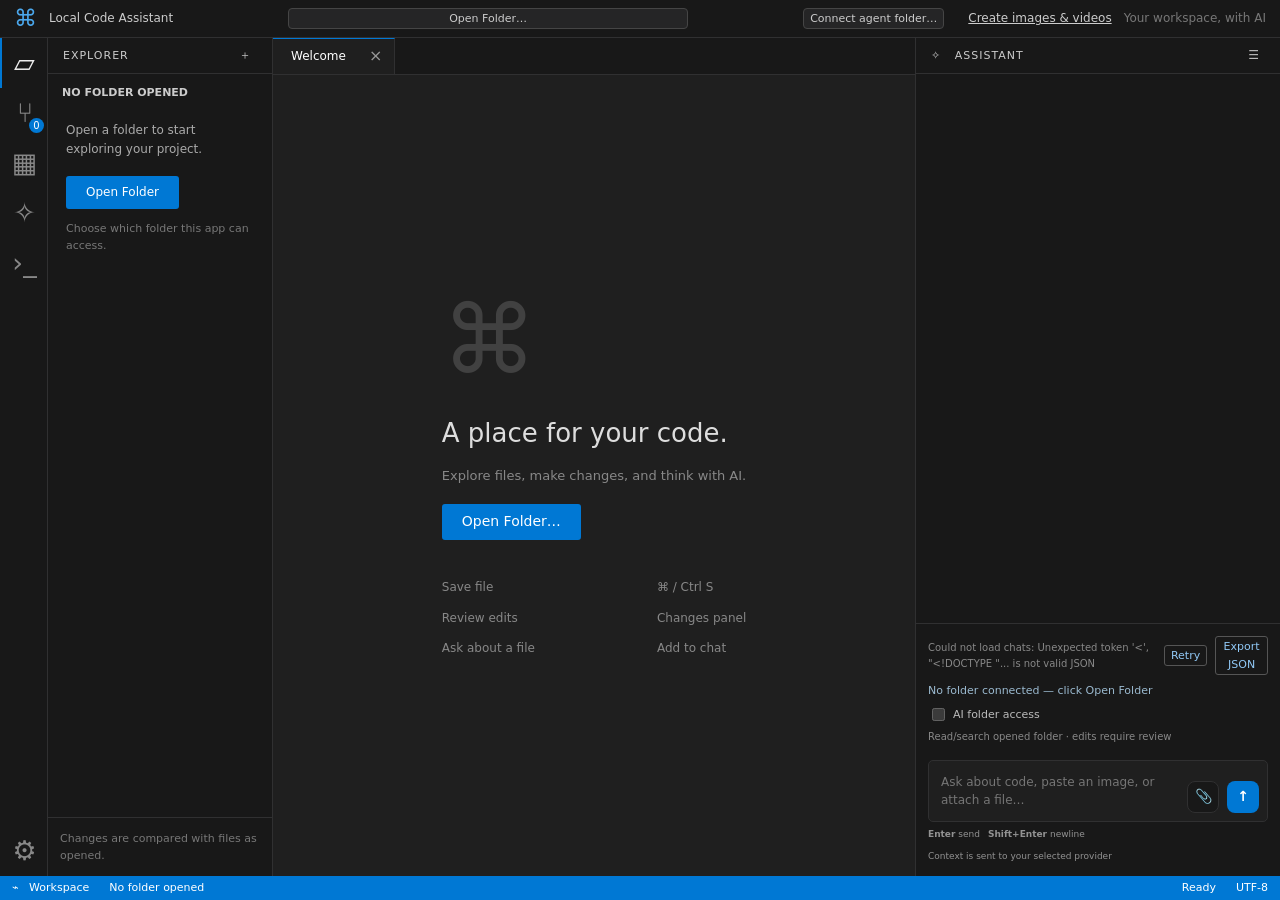
==== commit c4c670aa: "Add coding agent workspace and local media generation" ====
--- a/public/index.html
+++ b/public/index.html
@@ -7,9 +7,9 @@
   <link rel="stylesheet" href="./styles.css">
 </head>
 <body>
-  <header id="titlebar"><span class="app-mark">⌘</span><span>Local Code Assistant</span><button id="title-open">Open Folder…</button><span class="title-caption">Your workspace, with AI</span></header>
+  <header id="titlebar"><span class="app-mark">⌘</span><span>Local Code Assistant</span><button id="title-open">Open Folder…</button><button id="agent-connect-open">Connect agent folder…</button><a href="./media.html" style="color:inherit;margin-left:12px">Create images &amp; videos</a><span class="title-caption">Your workspace, with AI</span></header>
   <div id="app">
-    <nav id="activity" aria-label="Workspace views"><button id="view-files" class="active" title="Explorer" aria-label="Explorer">▱</button><button id="view-changes" title="Changes" aria-label="Changes">⑂<span id="change-count">0</span></button><button id="view-extensions" title="Extensions" aria-label="Extensions">▦</button><button id="view-chat" title="Toggle assistant" aria-label="Toggle assistant">✧</button><button id="view-settings" title="Settings" aria-label="Settings">⚙</button></nav>
+    <nav id="activity" aria-label="Workspace views"><button id="view-files" class="active" title="Explorer" aria-label="Explorer">▱</button><button id="view-changes" title="Changes" aria-label="Changes">⑂<span id="change-count">0</span></button><button id="view-extensions" title="Extensions" aria-label="Extensions">▦</button><button id="view-chat" title="Toggle assistant" aria-label="Toggle assistant">✧</button><button id="agent-toggle" title="Terminal, Git, and task history" aria-label="Agent tools">›_</button><button id="view-settings" title="Settings" aria-label="Settings">⚙</button></nav>
     <aside id="explorer"><div class="pane-heading"><span id="explorer-title">EXPLORER</span><button id="open-folder" title="Open folder" aria-label="Open folder">＋</button></div><div id="folder-name">NO FOLDER OPENED</div><div id="file-tree"><div class="explorer-empty">Open a folder to start exploring your project.<button id="empty-open" class="primary">Open Folder</button><p>Choose which folder this app can access.</p></div></div><div id="changes-list" hidden></div><section id="extensions-panel" hidden aria-label="Extensions">
       <div class="extension-search"><input id="extension-search" type="search" placeholder="Search extensions" aria-label="Search extensions"><select id="extension-filter" aria-label="Filter extensions"><option value="all">All extensions</option><option value="installed">Installed</option></select></div>
       <p class="extension-info">Add-ons for Local Code Assistant. VS Code / VSIX packages are not supported.</p>
@@ -88,6 +88,24 @@
     </main>
     </section>
   </div>
+  <section id="agent-panel" hidden aria-label="Agent tools">
+    <div class="pane-heading"><span>AGENT TOOLS · <span id="agent-root">No agent folder connected</span></span><div><button id="agent-refresh">Refresh</button><button id="agent-disconnect">Disconnect</button><button id="agent-hide" aria-label="Hide agent panel">×</button></div></div>
+    <div id="agent-status" role="status">Connect an agent folder to run commands, use Git, and review multi-file changes.</div>
+    <div class="agent-columns">
+      <section><h3>Terminal & approvals</h3><div class="agent-command-row"><input id="agent-command" aria-label="Terminal command" placeholder="npm test"><button id="agent-prepare-command">Review command</button></div>
+        <p class="agent-warning">Approved commands run with your macOS account permissions. The working folder is not a sandbox.</p>
+        <pre id="agent-command-preview"></pre><div class="agent-actions"><button id="agent-approve-job" hidden>Run approved command</button><button id="agent-reject-job" hidden>Reject</button><button id="agent-cancel-job" hidden>Stop command</button><span id="agent-job-status"></span></div><pre id="agent-terminal" aria-label="Command output"></pre>
+      </section>
+      <section><h3>Source control</h3><div class="agent-actions"><button id="agent-git-status">Status</button><button id="agent-git-diff">Diff</button><button id="agent-git-log">Log</button></div><pre id="agent-git-output"></pre>
+        <textarea id="agent-git-paths" rows="2" aria-label="Files to commit" placeholder="Files to commit, one relative path per line"></textarea><input id="agent-git-message" aria-label="Commit message" placeholder="Commit message"><button id="agent-git-commit">Review commit</button>
+        <div class="agent-command-row"><input id="agent-git-remote" aria-label="Git remote" value="origin"><button id="agent-git-push">Review push</button></div>
+      </section>
+      <section><h3>Change & command history</h3><button id="agent-new-file">New file…</button><div id="agent-history"></div></section>
+    </div>
+  </section>
+  <dialog id="agent-connect-dialog"><form method="dialog"><h2>Connect agent folder</h2><p>Enter the absolute path of the project on this Mac. This connects the explorer, file tools, terminal, and Git to the same folder. Edits and commands require your review.</p><input id="agent-path" aria-label="Absolute project folder path" placeholder="/Users/you/projects/my-project" required><p id="agent-connect-error" role="status"></p><div class="dialog-actions"><button value="cancel">Cancel</button><button id="agent-connect" type="button">Connect folder</button></div></form></dialog>
+  <dialog id="agent-review"><form method="dialog"><h2 id="agent-review-title">Review changes</h2><p id="agent-review-status" role="status"></p><div id="agent-review-content"></div><div class="dialog-actions"><button value="close">Close</button><button id="agent-reject" type="button">Reject</button><button id="agent-apply" type="button">Apply all to disk</button><button id="agent-undo" type="button" hidden>Undo this change set</button><button id="agent-recover" type="button" hidden>Restore originals</button></div></form></dialog>
+  <dialog id="agent-new-file-dialog"><form method="dialog"><h2>Create a file</h2><p id="agent-new-error" role="status"></p><input id="agent-new-path" aria-label="New file path" placeholder="src/new-file.js"><textarea id="agent-new-content" rows="10" aria-label="New file contents" spellcheck="false"></textarea><div class="dialog-actions"><button value="cancel">Cancel</button><button id="agent-prepare-file" type="button">Review new file</button></div></form></dialog>
   <footer id="statusbar"><span>⌁ &nbsp; Workspace</span><span id="workspace-status">No folder opened</span><span id="editor-position">Ready</span><span>UTF-8</span></footer>
   <dialog id="apply-code-dialog" aria-labelledby="apply-code-title">
     <form method="dialog"><h2 id="apply-code-title">Apply code to a file</h2><p>This replaces the entire file with the selected code block. Use a complete file, not a snippet.</p>
--- a/public/styles.css
+++ b/public/styles.css
@@ -420,3 +420,35 @@
 .chat-storage { display: flex; align-items: center; gap: 8px; margin-bottom: 7px; font-size: 10px; color: #888; }
 .chat-storage button { background: none; color: #91c9f7; border: 1px solid #555; border-radius: 3px; font-size: 11px; }
 .saved-attachment { display: block; margin-top: 5px; font-size: 11px; overflow-wrap: anywhere; }
+:root { --agent-panel-height: 330px; }
+#titlebar > button { color: #ccc; background: #252526; border: 1px solid #454545; border-radius: 4px; font-size: 11px; }
+.agent-panel-open #app { height: calc(100dvh - 62px - var(--agent-panel-height)); }
+#agent-panel { height: var(--agent-panel-height); border-top: 1px solid #555; background: #181818; min-height: 0; overflow: auto; }
+#agent-root { text-transform: none; letter-spacing: 0; color: #aaa; }
+#agent-status { padding: 5px 14px; color: #9bbad0; font-size: 11px; }
+.agent-columns { display: grid; grid-template-columns: minmax(260px, 1.4fr) minmax(220px, 1fr) minmax(150px, .7fr); gap: 18px; padding: 0 14px 14px; }
+.agent-columns section { min-width: 0; }
+.agent-columns h3 { margin: 5px 0; font-size: 12px; font-weight: 500; }
+.agent-columns input, .agent-columns textarea, #agent-path, #agent-new-path, #agent-new-content { box-sizing: border-box; display: block; width: 100%; margin: 5px 0; padding: 6px; font: 12px var(--mono); background: #252526; color: #ddd; border: 1px solid #555; border-radius: 3px; }
+.agent-columns button { background: #252526; color: #ccc; border: 1px solid #555; border-radius: 3px; font-size: 11px; padding: 4px 8px; }
+.agent-command-row, .agent-actions { display: flex; align-items: center; gap: 6px; }
+.agent-command-row input { flex: 1; min-width: 0; }
+.agent-command-row button { flex: none; }
+.agent-warning { font-size: 10px; color: #c6b48d; margin: 6px 0; }
+#agent-command-preview, #agent-terminal, #agent-git-output { white-space: pre-wrap; overflow-wrap: anywhere; font: 11px/1.5 var(--mono); max-height: 130px; overflow: auto; margin: 8px 0; }
+#agent-approve-job { background: #0078d4; color: white; }
+#agent-job-status { font-size: 11px; }
+#agent-history { display: flex; flex-direction: column; align-items: stretch; gap: 6px; margin-top: 8px; max-height: 210px; overflow: auto; }
+#agent-history button { text-align: left; overflow-wrap: anywhere; }
+dialog[id^="agent-"] { color: #ccc; background: #252526; border: 1px solid #555; border-radius: 6px; padding: 20px; width: min(650px, calc(100vw - 30px)); max-height: 85dvh; overflow: auto; }
+dialog[id^="agent-"]::backdrop { background: #0009; }
+dialog[id^="agent-"] h2 { font-size: 18px; margin: 0 0 10px; }
+dialog[id^="agent-"] p { font-size: 12px; }
+#agent-review { width: min(1000px, calc(100vw - 30px)); }
+.agent-diff { display: grid; grid-template-columns: 1fr 1fr; gap: 10px; padding: 10px 0; }
+.agent-diff section { min-width: 0; background: #191919; padding: 8px; }
+.agent-diff strong { font-size: 11px; color: #aaa; }
+.agent-diff pre { white-space: pre; overflow: auto; max-height: 280px; font: 12px/1.5 var(--mono); }
+.agent-plan { margin: 12px 0; border-left: 2px solid #0078d4; padding-left: 10px; font-size: 12px; }
+.agent-plan li { margin: 5px 0; }
+@media (max-width: 850px) { .agent-columns { grid-template-columns: minmax(220px,1fr); } :root { --agent-panel-height: 260px; } #titlebar { gap: 6px; } #title-open { width: auto; } }
